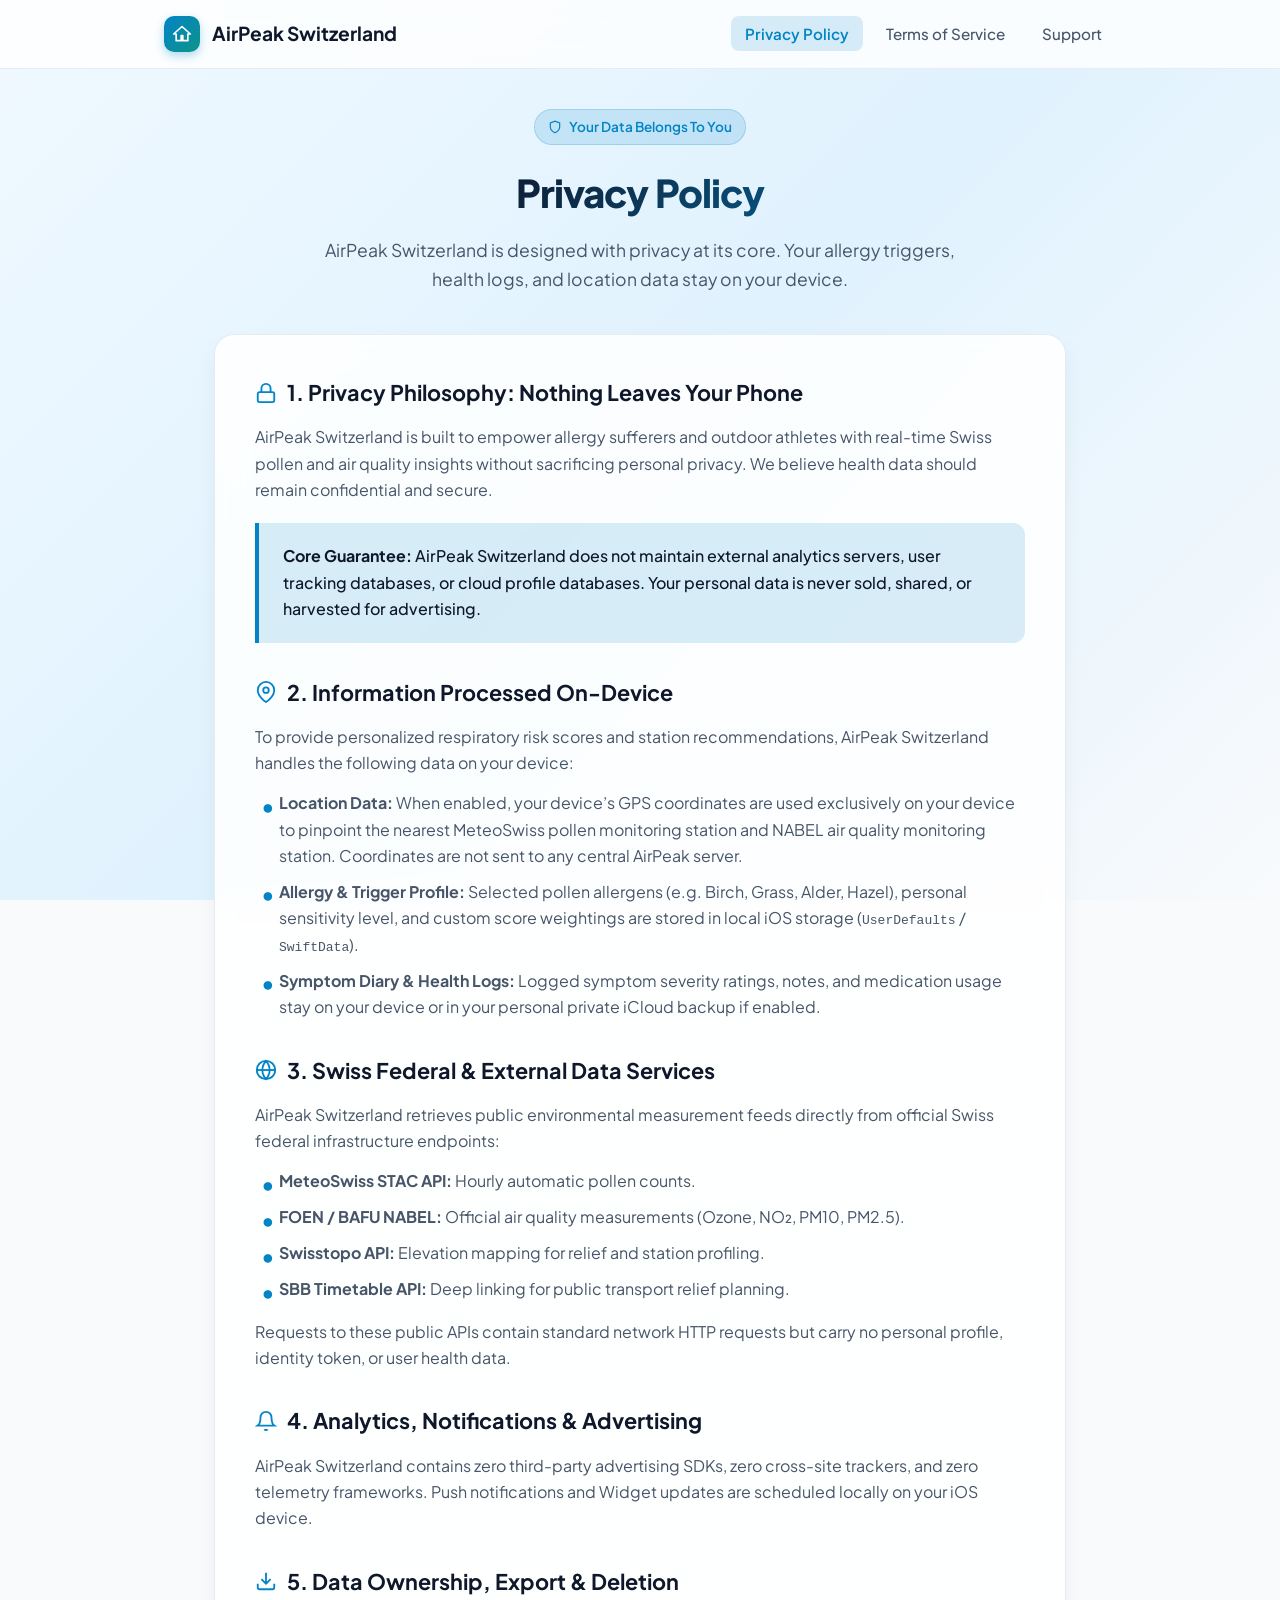
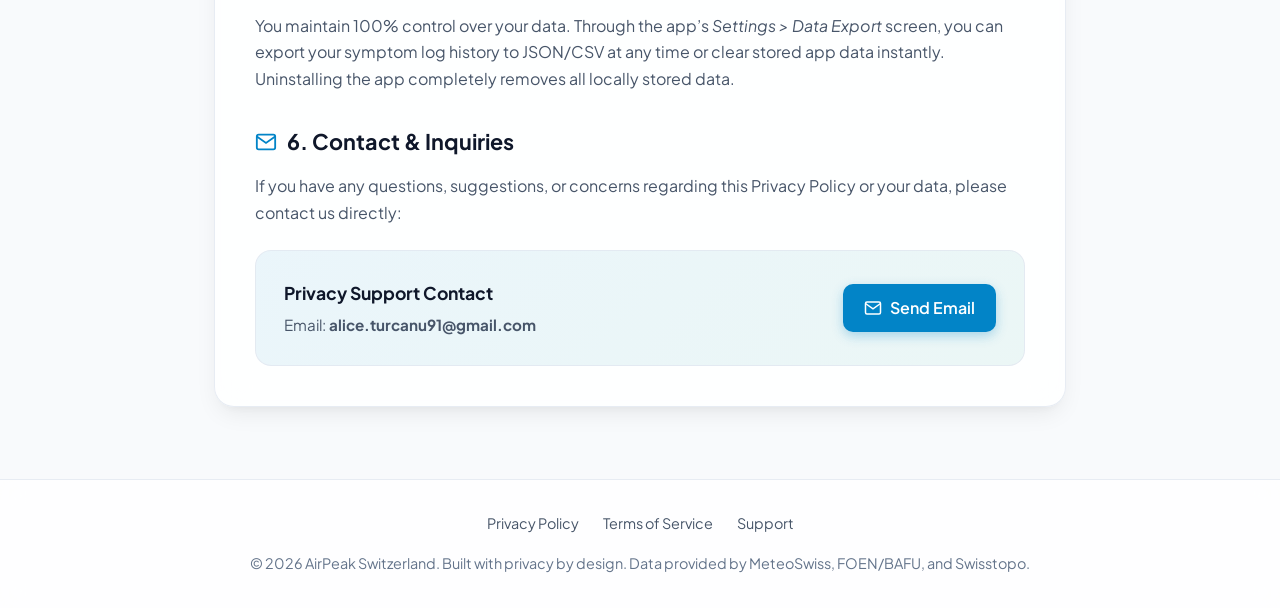
==== privacy.html @ 3ea510e7 "Add files via upload" ====
<!DOCTYPE html>
<html lang="en">
<head>
  <meta charset="UTF-8">
  <meta name="viewport" content="width=device-width, initial-scale=1.0">
  <title>Privacy Policy - AirPeak Switzerland</title>
  <meta name="description" content="Privacy Policy for AirPeak Switzerland. Discover how your health, allergy, and location data stay private and secure on your device.">
  <link rel="stylesheet" href="styles.css">
  <link rel="preconnect" href="https://fonts.googleapis.com">
  <link rel="preconnect" href="https://fonts.gstatic.com" crossorigin>
  <link href="https://fonts.googleapis.com/css2?family=Plus+Jakarta+Sans:wght@400;500;600;700;800&display=swap" rel="stylesheet">
</head>
<body>

  <header>
    <div class="nav-container">
      <a href="privacy.html" class="brand">
        <div class="brand-icon">
          <svg viewBox="0 0 24 24">
            <path d="M12 3L2 12h3v8h6v-6h2v6h6v-8h3L12 3z"/>
          </svg>
        </div>
        <span>AirPeak Switzerland</span>
      </a>
      <nav>
        <ul class="nav-links">
          <li><a href="privacy.html" class="active">Privacy Policy</a></li>
          <li><a href="terms.html">Terms of Service</a></li>
          <li><a href="support.html">Support</a></li>
        </ul>
      </nav>
    </div>
  </header>

  <main>
    <section class="hero-section">
      <div class="badge">
        <svg viewBox="0 0 24 24" fill="none" stroke="currentColor" stroke-width="2">
          <path d="M12 22s8-4 8-10V5l-8-3-8 3v7c0 6 8 10 8 10z"/>
        </svg>
        Your Data Belongs To You
      </div>
      <h1 class="hero-title">Privacy Policy</h1>
      <p class="hero-subtitle">AirPeak Switzerland is designed with privacy at its core. Your allergy triggers, health logs, and location data stay on your device.</p>
    </section>

    <div class="content-card">
      <div class="section-block">
        <h2>
          <svg viewBox="0 0 24 24" fill="none" stroke="currentColor" stroke-width="2">
            <rect x="3" y="11" width="18" height="11" rx="2" ry="2"/>
            <path d="M7 11V7a5 5 0 0 1 10 0v4"/>
          </svg>
          1. Privacy Philosophy: Nothing Leaves Your Phone
        </h2>
        <p>AirPeak Switzerland is built to empower allergy sufferers and outdoor athletes with real-time Swiss pollen and air quality insights without sacrificing personal privacy. We believe health data should remain confidential and secure.</p>
        <div class="highlight-box">
          <p><strong>Core Guarantee:</strong> AirPeak Switzerland does not maintain external analytics servers, user tracking databases, or cloud profile databases. Your personal data is never sold, shared, or harvested for advertising.</p>
        </div>
      </div>

      <div class="section-block">
        <h2>
          <svg viewBox="0 0 24 24" fill="none" stroke="currentColor" stroke-width="2">
            <path d="M21 10c0 7-9 13-9 13s-9-6-9-13a9 9 0 0 1 18 0z"/>
            <circle cx="12" cy="10" r="3"/>
          </svg>
          2. Information Processed On-Device
        </h2>
        <p>To provide personalized respiratory risk scores and station recommendations, AirPeak Switzerland handles the following data on your device:</p>
        <ul>
          <li><strong>Location Data:</strong> When enabled, your device’s GPS coordinates are used exclusively on your device to pinpoint the nearest MeteoSwiss pollen monitoring station and NABEL air quality monitoring station. Coordinates are not sent to any central AirPeak server.</li>
          <li><strong>Allergy & Trigger Profile:</strong> Selected pollen allergens (e.g. Birch, Grass, Alder, Hazel), personal sensitivity level, and custom score weightings are stored in local iOS storage (<code>UserDefaults</code> / <code>SwiftData</code>).</li>
          <li><strong>Symptom Diary & Health Logs:</strong> Logged symptom severity ratings, notes, and medication usage stay on your device or in your personal private iCloud backup if enabled.</li>
        </ul>
      </div>

      <div class="section-block">
        <h2>
          <svg viewBox="0 0 24 24" fill="none" stroke="currentColor" stroke-width="2">
            <circle cx="12" cy="12" r="10"/>
            <line x1="2" y1="12" x2="22" y2="12"/>
            <path d="M12 2a15.3 15.3 0 0 1 4 10 15.3 15.3 0 0 1-4 10 15.3 15.3 0 0 1-4-10 15.3 15.3 0 0 1 4-10z"/>
          </svg>
          3. Swiss Federal & External Data Services
        </h2>
        <p>AirPeak Switzerland retrieves public environmental measurement feeds directly from official Swiss federal infrastructure endpoints:</p>
        <ul>
          <li><strong>MeteoSwiss STAC API:</strong> Hourly automatic pollen counts.</li>
          <li><strong>FOEN / BAFU NABEL:</strong> Official air quality measurements (Ozone, NO₂, PM10, PM2.5).</li>
          <li><strong>Swisstopo API:</strong> Elevation mapping for relief and station profiling.</li>
          <li><strong>SBB Timetable API:</strong> Deep linking for public transport relief planning.</li>
        </ul>
        <p>Requests to these public APIs contain standard network HTTP requests but carry no personal profile, identity token, or user health data.</p>
      </div>

      <div class="section-block">
        <h2>
          <svg viewBox="0 0 24 24" fill="none" stroke="currentColor" stroke-width="2">
            <path d="M18 8A6 6 0 0 0 6 8c0 7-3 9-3 9h18s-3-2-3-9"/>
            <path d="M13.73 21a2 2 0 0 1-3.46 0"/>
          </svg>
          4. Analytics, Notifications & Advertising
        </h2>
        <p>AirPeak Switzerland contains zero third-party advertising SDKs, zero cross-site trackers, and zero telemetry frameworks. Push notifications and Widget updates are scheduled locally on your iOS device.</p>
      </div>

      <div class="section-block">
        <h2>
          <svg viewBox="0 0 24 24" fill="none" stroke="currentColor" stroke-width="2">
            <path d="M21 15v4a2 2 0 0 1-2 2H5a2 2 0 0 1-2-2v-4"/>
            <polyline points="7 10 12 15 17 10"/>
            <line x1="12" y1="15" x2="12" y2="3"/>
          </svg>
          5. Data Ownership, Export & Deletion
        </h2>
        <p>You maintain 100% control over your data. Through the app’s <em>Settings &gt; Data Export</em> screen, you can export your symptom log history to JSON/CSV at any time or clear stored app data instantly. Uninstalling the app completely removes all locally stored data.</p>
      </div>

      <div class="section-block">
        <h2>
          <svg viewBox="0 0 24 24" fill="none" stroke="currentColor" stroke-width="2">
            <path d="M4 4h16c1.1 0 2 .9 2 2v12c0 1.1-.9 2-2 2H4c-1.1 0-2-.9-2-2V6c0-1.1.9-2 2-2z"/>
            <polyline points="22,6 12,13 2,6"/>
          </svg>
          6. Contact & Inquiries
        </h2>
        <p>If you have any questions, suggestions, or concerns regarding this Privacy Policy or your data, please contact us directly:</p>

        <div class="contact-card">
          <div class="contact-info">
            <h3>Privacy Support Contact</h3>
            <p>Email: <strong>alice.turcanu91@gmail.com</strong></p>
          </div>
          <a href="mailto:alice.turcanu91@gmail.com?subject=AirPeak%20Switzerland%20Privacy%20Inquiry" class="contact-btn">
            <svg viewBox="0 0 24 24">
              <path d="M4 4h16c1.1 0 2 .9 2 2v12c0 1.1-.9 2-2 2H4c-1.1 0-2-.9-2-2V6c0-1.1.9-2 2-2z"/>
              <polyline points="22,6 12,13 2,6"/>
            </svg>
            Send Email
          </a>
        </div>
      </div>
    </div>
  </main>

  <footer>
    <div class="footer-container">
      <div class="footer-links">
        <a href="privacy.html">Privacy Policy</a>
        <a href="terms.html">Terms of Service</a>
        <a href="support.html">Support</a>
      </div>
      <p>&copy; 2026 AirPeak Switzerland. Built with privacy by design. Data provided by MeteoSwiss, FOEN/BAFU, and Swisstopo.</p>
    </div>
  </footer>

</body>
</html>
---- styles.css ----
/* AirPeak Switzerland - Web Document Styles */

:root {
  --font-family: 'Plus Jakarta Sans', -apple-system, BlinkMacSystemFont, 'Segoe UI', Roboto, Helvetica, Arial, sans-serif;
  
  /* Color Palette - Light Mode */
  --bg-color: #f8fafc;
  --bg-gradient: linear-gradient(135deg, #f0f9ff 0%, #e0f2fe 50%, #f8fafc 100%);
  --card-bg: rgba(255, 255, 255, 0.85);
  --card-border: rgba(226, 232, 240, 0.8);
  --text-main: #0f172a;
  --text-muted: #475569;
  --text-subtle: #64748b;
  
  /* Accents */
  --primary: #0284c7;
  --primary-hover: #0369a1;
  --primary-glow: rgba(2, 132, 199, 0.15);
  --accent-teal: #0d9488;
  --accent-green: #10b981;
  --header-bg: rgba(255, 255, 255, 0.8);

  /* Shadows */
  --shadow-sm: 0 1px 2px 0 rgba(0, 0, 0, 0.05);
  --shadow-md: 0 4px 6px -1px rgba(0, 0, 0, 0.07), 0 2px 4px -2px rgba(0, 0, 0, 0.05);
  --shadow-lg: 0 10px 25px -5px rgba(0, 0, 0, 0.08), 0 8px 10px -6px rgba(0, 0, 0, 0.04);
}

@media (prefers-color-scheme: dark) {
  :root {
    --bg-color: #0b1329;
    --bg-gradient: linear-gradient(135deg, #0b1329 0%, #0f172a 60%, #1e293b 100%);
    --card-bg: rgba(30, 41, 59, 0.75);
    --card-border: rgba(51, 65, 85, 0.7);
    --text-main: #f8fafc;
    --text-muted: #cbd5e1;
    --text-subtle: #94a3b8;
    
    --primary: #38bdf8;
    --primary-hover: #7dd3fc;
    --primary-glow: rgba(56, 189, 248, 0.15);
    --accent-teal: #2dd4bf;
    --accent-green: #34d399;
    --header-bg: rgba(15, 23, 42, 0.8);

    --shadow-sm: 0 1px 2px 0 rgba(0, 0, 0, 0.3);
    --shadow-md: 0 4px 6px -1px rgba(0, 0, 0, 0.4);
    --shadow-lg: 0 10px 25px -5px rgba(0, 0, 0, 0.5);
  }
}

* {
  box-sizing: border-box;
  margin: 0;
  padding: 0;
}

body {
  font-family: var(--font-family);
  background: var(--bg-color);
  background-image: var(--bg-gradient);
  background-attachment: fixed;
  color: var(--text-main);
  line-height: 1.65;
  min-height: 100vh;
  display: flex;
  flex-direction: column;
}

/* Header & Nav */
header {
  position: sticky;
  top: 0;
  z-index: 100;
  backdrop-filter: blur(12px);
  -webkit-backdrop-filter: blur(12px);
  background-color: var(--header-bg);
  border-bottom: 1px solid var(--card-border);
  transition: all 0.3s ease;
}

.nav-container {
  max-width: 1000px;
  margin: 0 auto;
  padding: 1rem 1.5rem;
  display: flex;
  justify-content: space-between;
  align-items: center;
}

.brand {
  display: flex;
  align-items: center;
  gap: 0.75rem;
  text-decoration: none;
  color: var(--text-main);
  font-weight: 700;
  font-size: 1.2rem;
}

.brand-icon {
  width: 36px;
  height: 36px;
  background: linear-gradient(135deg, #0284c7, #0d9488);
  border-radius: 10px;
  display: flex;
  align-items: center;
  justify-content: center;
  color: white;
  box-shadow: 0 4px 10px rgba(2, 132, 199, 0.3);
}

.brand-icon svg {
  width: 20px;
  height: 20px;
  fill: none;
  stroke: currentColor;
  stroke-width: 2;
  stroke-linecap: round;
  stroke-linejoin: round;
}

.nav-links {
  display: flex;
  gap: 0.5rem;
  list-style: none;
}

.nav-links a {
  text-decoration: none;
  color: var(--text-muted);
  font-weight: 500;
  font-size: 0.95rem;
  padding: 0.5rem 0.9rem;
  border-radius: 8px;
  transition: all 0.2s ease;
}

.nav-links a:hover {
  color: var(--primary);
  background: var(--primary-glow);
}

.nav-links a.active {
  color: var(--primary);
  background: var(--primary-glow);
  font-weight: 600;
}

/* Container */
main {
  flex: 1;
  max-width: 900px;
  width: 100%;
  margin: 2.5rem auto;
  padding: 0 1.5rem;
}

/* Page Header */
.hero-section {
  text-align: center;
  margin-bottom: 2.5rem;
  animation: fadeIn 0.6s ease-out;
}

.badge {
  display: inline-flex;
  align-items: center;
  gap: 0.4rem;
  padding: 0.35rem 0.85rem;
  background: var(--primary-glow);
  color: var(--primary);
  border-radius: 50px;
  font-size: 0.85rem;
  font-weight: 600;
  margin-bottom: 1rem;
  border: 1px solid rgba(2, 132, 199, 0.2);
}

.badge svg {
  width: 14px;
  height: 14px;
}

.hero-title {
  font-size: 2.4rem;
  font-weight: 800;
  letter-spacing: -0.025em;
  margin-bottom: 0.75rem;
  background: linear-gradient(135deg, var(--text-main) 30%, var(--primary));
  -webkit-background-clip: text;
  -webkit-text-fill-color: transparent;
}

.hero-subtitle {
  color: var(--text-muted);
  font-size: 1.1rem;
  max-width: 650px;
  margin: 0 auto;
}

/* Card Content */
.content-card {
  background: var(--card-bg);
  backdrop-filter: blur(16px);
  -webkit-backdrop-filter: blur(16px);
  border: 1px solid var(--card-border);
  border-radius: 20px;
  padding: 2.5rem;
  box-shadow: var(--shadow-lg);
  margin-bottom: 2rem;
  animation: slideUp 0.6s ease-out;
}

.section-block {
  margin-bottom: 2rem;
}

.section-block:last-child {
  margin-bottom: 0;
}

.section-block h2 {
  font-size: 1.35rem;
  font-weight: 700;
  color: var(--text-main);
  margin-bottom: 0.85rem;
  display: flex;
  align-items: center;
  gap: 0.6rem;
}

.section-block h2 svg {
  width: 22px;
  height: 22px;
  color: var(--primary);
  flex-shrink: 0;
}

.section-block p {
  color: var(--text-muted);
  font-size: 1rem;
  margin-bottom: 0.85rem;
}

.section-block p:last-child {
  margin-bottom: 0;
}

.section-block ul {
  list-style-type: none;
  margin: 0.75rem 0 1rem 0;
}

.section-block li {
  color: var(--text-muted);
  position: relative;
  padding-left: 1.5rem;
  margin-bottom: 0.6rem;
}

.section-block li::before {
  content: "•";
  color: var(--primary);
  font-weight: bold;
  font-size: 1.3rem;
  position: absolute;
  left: 0.4rem;
  top: -0.1rem;
}

/* Highlights Box */
.highlight-box {
  background: var(--primary-glow);
  border-left: 4px solid var(--primary);
  padding: 1.25rem 1.5rem;
  border-radius: 0 12px 12px 0;
  margin: 1.25rem 0;
}

.highlight-box p {
  color: var(--text-main);
  font-weight: 500;
  margin: 0;
}

/* Contact Card */
.contact-card {
  background: linear-gradient(135deg, rgba(2, 132, 199, 0.08) 0%, rgba(13, 148, 136, 0.08) 100%);
  border: 1px solid var(--card-border);
  border-radius: 16px;
  padding: 1.75rem;
  display: flex;
  align-items: center;
  justify-content: space-between;
  gap: 1.5rem;
  flex-wrap: wrap;
  margin-top: 1.5rem;
}

.contact-info h3 {
  font-size: 1.1rem;
  font-weight: 700;
  margin-bottom: 0.25rem;
}

.contact-info p {
  font-size: 0.95rem;
  color: var(--text-muted);
  margin: 0;
}

.contact-btn {
  display: inline-flex;
  align-items: center;
  gap: 0.5rem;
  background: var(--primary);
  color: white !important;
  font-weight: 600;
  padding: 0.7rem 1.3rem;
  border-radius: 10px;
  text-decoration: none;
  transition: all 0.2s ease;
  box-shadow: 0 4px 12px rgba(2, 132, 199, 0.3);
}

.contact-btn:hover {
  background: var(--primary-hover);
  transform: translateY(-1px);
  box-shadow: 0 6px 16px rgba(2, 132, 199, 0.4);
}

.contact-btn svg {
  width: 18px;
  height: 18px;
  fill: none;
  stroke: currentColor;
  stroke-width: 2;
}

/* FAQ Accordion */
.faq-grid {
  display: grid;
  gap: 1.25rem;
  margin-top: 1.5rem;
}

.faq-item {
  background: var(--card-bg);
  border: 1px solid var(--card-border);
  border-radius: 14px;
  padding: 1.35rem 1.6rem;
  transition: all 0.2s ease;
}

.faq-item:hover {
  border-color: var(--primary);
  box-shadow: var(--shadow-md);
}

.faq-question {
  font-size: 1.1rem;
  font-weight: 700;
  color: var(--text-main);
  margin-bottom: 0.5rem;
  display: flex;
  align-items: center;
  gap: 0.5rem;
}

.faq-question svg {
  width: 18px;
  height: 18px;
  color: var(--primary);
  flex-shrink: 0;
}

.faq-answer {
  color: var(--text-muted);
  font-size: 0.98rem;
  line-height: 1.6;
}

/* Footer */
footer {
  border-top: 1px solid var(--card-border);
  background-color: var(--header-bg);
  padding: 2rem 1.5rem;
  text-align: center;
  color: var(--text-subtle);
  font-size: 0.9rem;
  backdrop-filter: blur(12px);
  -webkit-backdrop-filter: blur(12px);
}

.footer-container {
  max-width: 1000px;
  margin: 0 auto;
  display: flex;
  flex-direction: column;
  align-items: center;
  gap: 1rem;
}

.footer-links {
  display: flex;
  gap: 1.5rem;
}

.footer-links a {
  color: var(--text-muted);
  text-decoration: none;
  transition: color 0.2s ease;
}

.footer-links a:hover {
  color: var(--primary);
}

/* Animations */
@keyframes fadeIn {
  from { opacity: 0; transform: translateY(-10px); }
  to { opacity: 1; transform: translateY(0); }
}

@keyframes slideUp {
  from { opacity: 0; transform: translateY(15px); }
  to { opacity: 1; transform: translateY(0); }
}

@media (max-width: 640px) {
  .nav-container {
    flex-direction: column;
    gap: 1rem;
  }
  .hero-title {
    font-size: 1.8rem;
  }
  .content-card {
    padding: 1.5rem;
  }
  .contact-card {
    flex-direction: column;
    align-items: flex-start;
  }
}
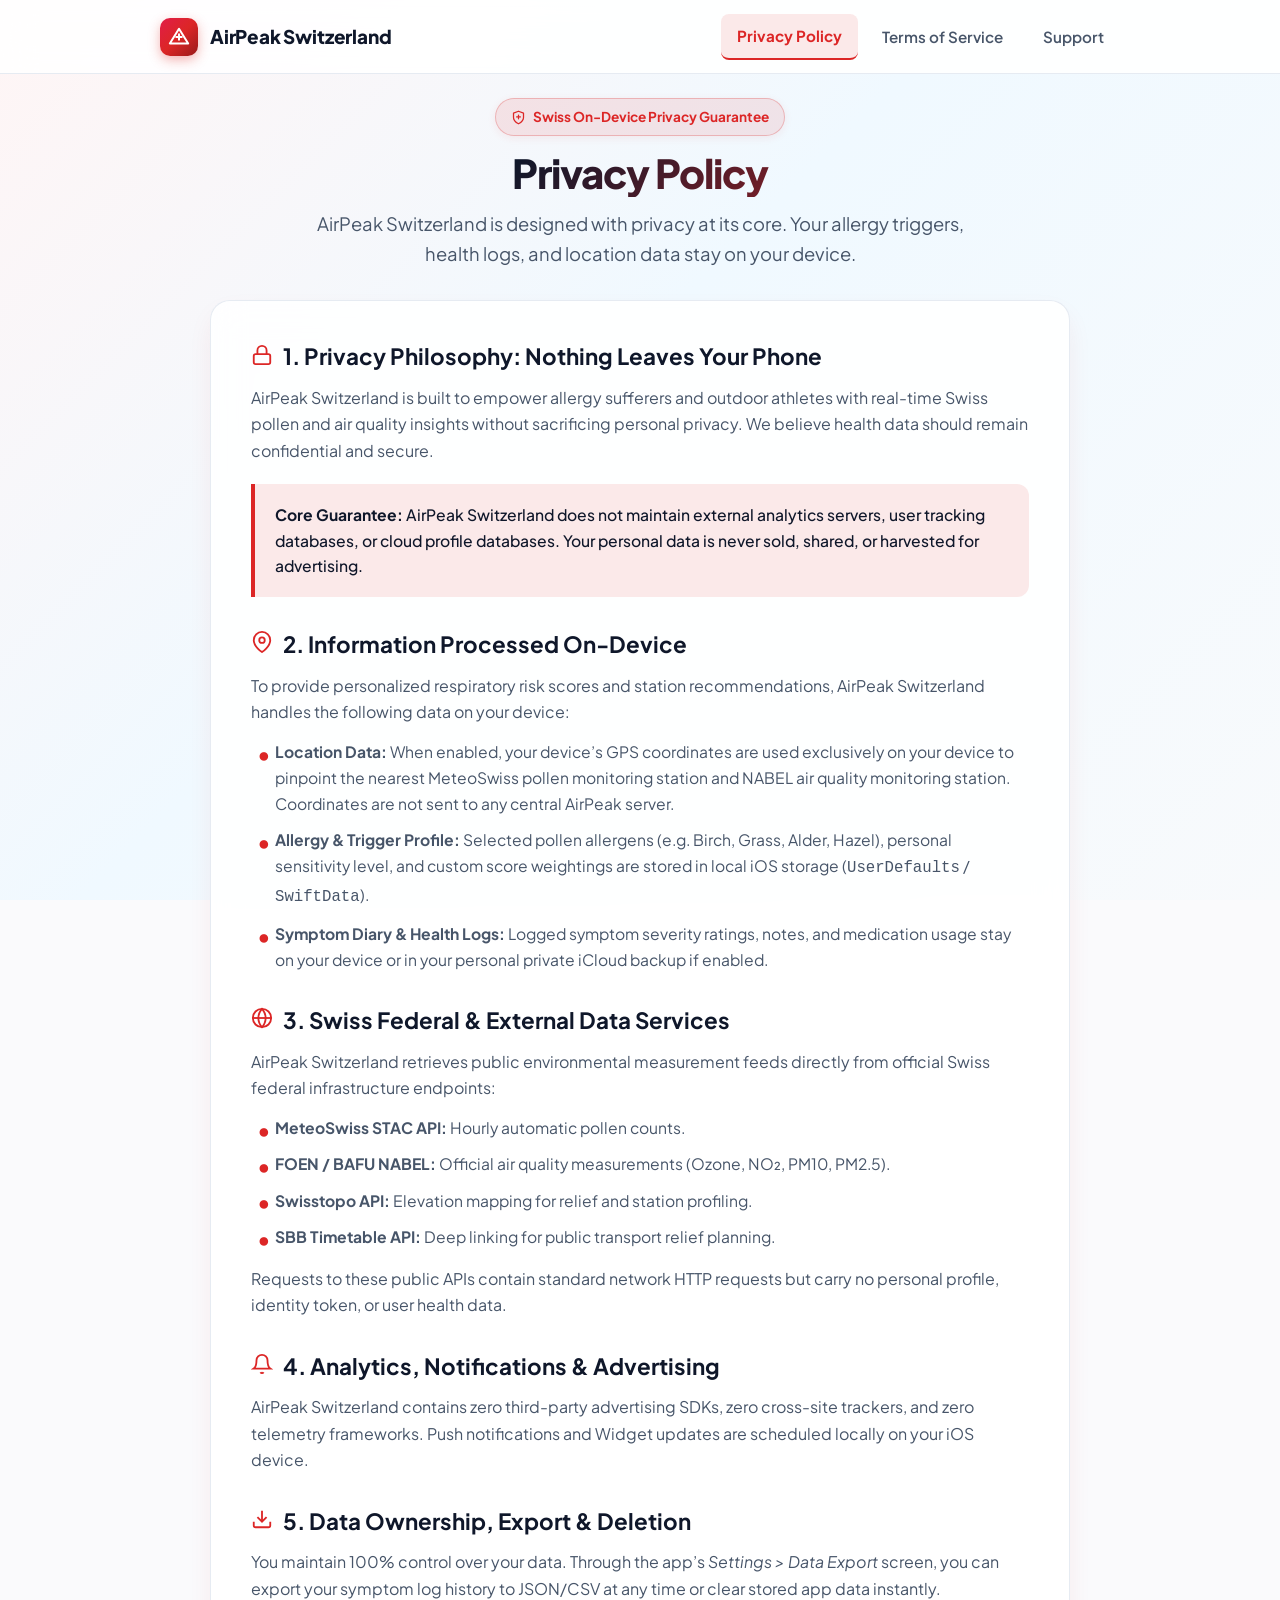
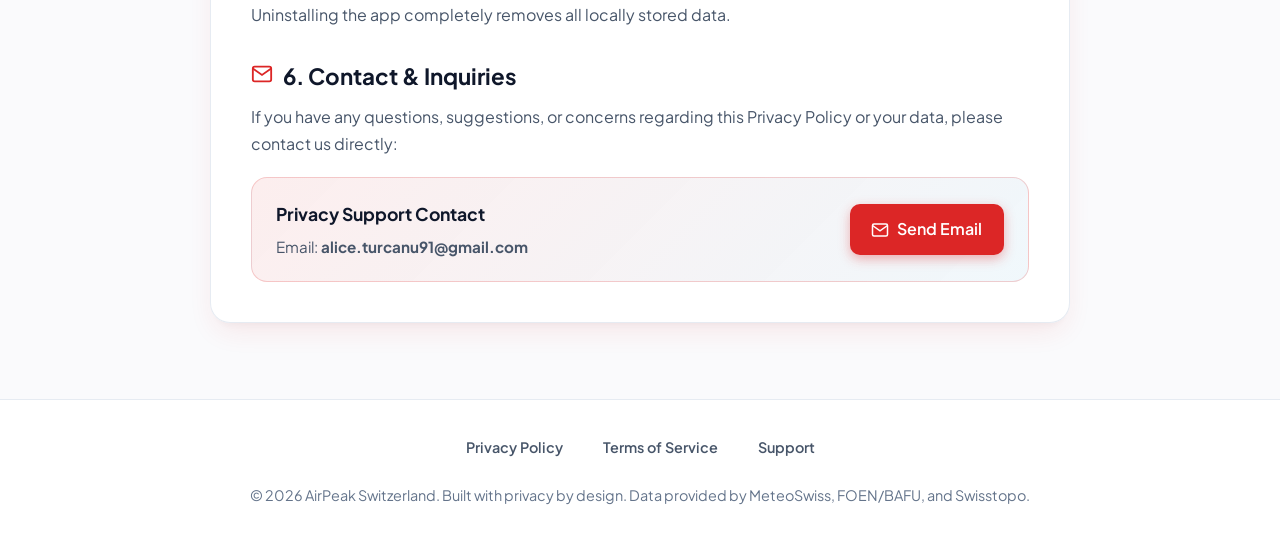
==== commit 99753055: "Update legal HTMLs and terms/privacy/support" ====
--- a/privacy.html
+++ b/privacy.html
@@ -14,16 +14,24 @@
 
   <header>
     <div class="nav-container">
-      <a href="privacy.html" class="brand">
+      <a href="index.html" class="brand">
         <div class="brand-icon">
-          <svg viewBox="0 0 24 24">
-            <path d="M12 3L2 12h3v8h6v-6h2v6h6v-8h3L12 3z"/>
+          <svg viewBox="0 0 24 24" fill="none" stroke="white" stroke-width="2.2" stroke-linecap="round" stroke-linejoin="round">
+            <path d="M12 3L2 19h20L12 3z"/>
+            <path d="M12 9v6M9 12h6"/>
           </svg>
         </div>
         <span>AirPeak Switzerland</span>
       </a>
+      <button class="mobile-toggle" id="mobile-toggle" aria-label="Toggle navigation menu">
+        <svg viewBox="0 0 24 24">
+          <line x1="3" y1="12" x2="21" y2="12"/>
+          <line x1="3" y1="6" x2="21" y2="6"/>
+          <line x1="3" y1="18" x2="21" y2="18"/>
+        </svg>
+      </button>
       <nav>
-        <ul class="nav-links">
+        <ul class="nav-links" id="nav-links">
           <li><a href="privacy.html" class="active">Privacy Policy</a></li>
           <li><a href="terms.html">Terms of Service</a></li>
           <li><a href="support.html">Support</a></li>
@@ -35,10 +43,11 @@
   <main>
     <section class="hero-section">
       <div class="badge">
-        <svg viewBox="0 0 24 24" fill="none" stroke="currentColor" stroke-width="2">
+        <svg viewBox="0 0 24 24" fill="none" stroke="currentColor" stroke-width="2" stroke-linecap="round" stroke-linejoin="round">
           <path d="M12 22s8-4 8-10V5l-8-3-8 3v7c0 6 8 10 8 10z"/>
+          <path d="M12 8v6M9 11h6"/>
         </svg>
-        Your Data Belongs To You
+        Swiss On-Device Privacy Guarantee
       </div>
       <h1 class="hero-title">Privacy Policy</h1>
       <p class="hero-subtitle">AirPeak Switzerland is designed with privacy at its core. Your allergy triggers, health logs, and location data stay on your device.</p>
@@ -155,5 +164,14 @@
     </div>
   </footer>
 
+  <script>
+    const toggleBtn = document.getElementById('mobile-toggle');
+    const navLinks = document.getElementById('nav-links');
+    if (toggleBtn && navLinks) {
+      toggleBtn.addEventListener('click', () => {
+        navLinks.classList.toggle('open');
+      });
+    }
+  </script>
 </body>
 </html>
--- a/styles.css
+++ b/styles.css
@@ -3,56 +3,72 @@
 :root {
   --font-family: 'Plus Jakarta Sans', -apple-system, BlinkMacSystemFont, 'Segoe UI', Roboto, Helvetica, Arial, sans-serif;
   
-  /* Color Palette - Light Mode */
-  --bg-color: #f8fafc;
-  --bg-gradient: linear-gradient(135deg, #f0f9ff 0%, #e0f2fe 50%, #f8fafc 100%);
-  --card-bg: rgba(255, 255, 255, 0.85);
-  --card-border: rgba(226, 232, 240, 0.8);
+  /* Swiss Color Palette - Light Mode */
+  --swiss-red: #dc2626;
+  --swiss-red-dark: #b91c1c;
+  --swiss-red-light: #ef4444;
+  --alpine-sky: #0284c7;
+
+  --bg-color: #fafafc;
+  --bg-gradient: linear-gradient(135deg, #fff5f5 0%, #f0f9ff 45%, #f8fafc 100%);
+  --card-bg: rgba(255, 255, 255, 0.88);
+  --card-border: rgba(226, 232, 240, 0.85);
   --text-main: #0f172a;
   --text-muted: #475569;
   --text-subtle: #64748b;
   
   /* Accents */
-  --primary: #0284c7;
-  --primary-hover: #0369a1;
-  --primary-glow: rgba(2, 132, 199, 0.15);
+  --primary: #dc2626;
+  --primary-hover: #b91c1c;
+  --primary-glow: rgba(220, 38, 38, 0.10);
   --accent-teal: #0d9488;
-  --accent-green: #10b981;
-  --header-bg: rgba(255, 255, 255, 0.8);
+  --accent-blue: #0284c7;
+  --header-bg: rgba(255, 255, 255, 0.90);
 
   /* Shadows */
-  --shadow-sm: 0 1px 2px 0 rgba(0, 0, 0, 0.05);
-  --shadow-md: 0 4px 6px -1px rgba(0, 0, 0, 0.07), 0 2px 4px -2px rgba(0, 0, 0, 0.05);
-  --shadow-lg: 0 10px 25px -5px rgba(0, 0, 0, 0.08), 0 8px 10px -6px rgba(0, 0, 0, 0.04);
+  --shadow-sm: 0 1px 3px 0 rgba(220, 38, 38, 0.04), 0 1px 2px -1px rgba(0, 0, 0, 0.05);
+  --shadow-md: 0 4px 12px -2px rgba(220, 38, 38, 0.08), 0 2px 4px -2px rgba(0, 0, 0, 0.05);
+  --shadow-lg: 0 12px 28px -6px rgba(220, 38, 38, 0.10), 0 8px 10px -6px rgba(0, 0, 0, 0.04);
 }
 
 @media (prefers-color-scheme: dark) {
   :root {
-    --bg-color: #0b1329;
-    --bg-gradient: linear-gradient(135deg, #0b1329 0%, #0f172a 60%, #1e293b 100%);
-    --card-bg: rgba(30, 41, 59, 0.75);
-    --card-border: rgba(51, 65, 85, 0.7);
+    --swiss-red: #ef4444;
+    --swiss-red-dark: #dc2626;
+    --swiss-red-light: #f87171;
+    --alpine-sky: #38bdf8;
+
+    --bg-color: #0d1117;
+    --bg-gradient: linear-gradient(135deg, #180b0e 0%, #0f172a 55%, #1e1b2e 100%);
+    --card-bg: rgba(30, 41, 59, 0.82);
+    --card-border: rgba(51, 65, 85, 0.75);
     --text-main: #f8fafc;
     --text-muted: #cbd5e1;
     --text-subtle: #94a3b8;
     
-    --primary: #38bdf8;
-    --primary-hover: #7dd3fc;
-    --primary-glow: rgba(56, 189, 248, 0.15);
+    --primary: #ef4444;
+    --primary-hover: #f87171;
+    --primary-glow: rgba(239, 68, 68, 0.16);
     --accent-teal: #2dd4bf;
-    --accent-green: #34d399;
-    --header-bg: rgba(15, 23, 42, 0.8);
-
-    --shadow-sm: 0 1px 2px 0 rgba(0, 0, 0, 0.3);
-    --shadow-md: 0 4px 6px -1px rgba(0, 0, 0, 0.4);
-    --shadow-lg: 0 10px 25px -5px rgba(0, 0, 0, 0.5);
-  }
-}
-
-* {
+    --accent-blue: #38bdf8;
+    --header-bg: rgba(15, 23, 42, 0.92);
+
+    --shadow-sm: 0 1px 3px 0 rgba(0, 0, 0, 0.4);
+    --shadow-md: 0 4px 12px -2px rgba(0, 0, 0, 0.5);
+    --shadow-lg: 0 12px 28px -6px rgba(0, 0, 0, 0.6);
+  }
+}
+
+*, *::before, *::after {
   box-sizing: border-box;
   margin: 0;
   padding: 0;
+}
+
+html {
+  font-size: 16px;
+  scroll-behavior: smooth;
+  -webkit-text-size-adjust: 100%;
 }
 
 body {
@@ -65,27 +81,30 @@
   min-height: 100vh;
   display: flex;
   flex-direction: column;
-}
-
-/* Header & Nav */
+  overflow-x: hidden;
+  word-break: break-word;
+  overflow-wrap: anywhere;
+}
+
+/* Header & Navigation */
 header {
   position: sticky;
   top: 0;
   z-index: 100;
-  backdrop-filter: blur(12px);
-  -webkit-backdrop-filter: blur(12px);
+  backdrop-filter: blur(16px);
+  -webkit-backdrop-filter: blur(16px);
   background-color: var(--header-bg);
   border-bottom: 1px solid var(--card-border);
-  transition: all 0.3s ease;
 }
 
 .nav-container {
   max-width: 1000px;
   margin: 0 auto;
-  padding: 1rem 1.5rem;
+  padding: 0.85rem 1.25rem;
   display: flex;
   justify-content: space-between;
   align-items: center;
+  position: relative;
 }
 
 .brand {
@@ -94,46 +113,74 @@
   gap: 0.75rem;
   text-decoration: none;
   color: var(--text-main);
-  font-weight: 700;
-  font-size: 1.2rem;
+  font-weight: 800;
+  font-size: 1.18rem;
+  min-height: 44px;
+  letter-spacing: -0.01em;
 }
 
 .brand-icon {
-  width: 36px;
-  height: 36px;
-  background: linear-gradient(135deg, #0284c7, #0d9488);
+  width: 38px;
+  height: 38px;
+  background: linear-gradient(135deg, #e11d48 0%, #dc2626 50%, #991b1b 100%);
   border-radius: 10px;
   display: flex;
   align-items: center;
   justify-content: center;
   color: white;
-  box-shadow: 0 4px 10px rgba(2, 132, 199, 0.3);
+  box-shadow: 0 4px 12px rgba(220, 38, 38, 0.35);
+  flex-shrink: 0;
 }
 
 .brand-icon svg {
-  width: 20px;
-  height: 20px;
+  width: 22px;
+  height: 22px;
+}
+
+/* Mobile Menu Toggle Button */
+.mobile-toggle {
+  display: none;
+  background: transparent;
+  border: 1px solid var(--card-border);
+  border-radius: 8px;
+  padding: 0.5rem;
+  color: var(--text-main);
+  cursor: pointer;
+  min-width: 44px;
+  min-height: 44px;
+  align-items: center;
+  justify-content: center;
+}
+
+.mobile-toggle svg {
+  width: 24px;
+  height: 24px;
+  stroke: currentColor;
   fill: none;
-  stroke: currentColor;
   stroke-width: 2;
   stroke-linecap: round;
   stroke-linejoin: round;
 }
 
+/* Nav links list */
 .nav-links {
   display: flex;
   gap: 0.5rem;
   list-style: none;
+  align-items: center;
 }
 
 .nav-links a {
   text-decoration: none;
   color: var(--text-muted);
-  font-weight: 500;
+  font-weight: 600;
   font-size: 0.95rem;
-  padding: 0.5rem 0.9rem;
+  padding: 0.6rem 1rem;
   border-radius: 8px;
   transition: all 0.2s ease;
+  display: inline-flex;
+  align-items: center;
+  min-height: 44px;
 }
 
 .nav-links a:hover {
@@ -144,59 +191,64 @@
 .nav-links a.active {
   color: var(--primary);
   background: var(--primary-glow);
-  font-weight: 600;
-}
-
-/* Container */
+  font-weight: 700;
+  border-bottom: 2px solid var(--primary);
+}
+
+/* Main Layout */
 main {
   flex: 1;
   max-width: 900px;
   width: 100%;
-  margin: 2.5rem auto;
-  padding: 0 1.5rem;
-}
-
-/* Page Header */
+  margin: 1.5rem auto 3rem auto;
+  padding: 0 1.25rem;
+}
+
+/* Page Hero Header */
 .hero-section {
   text-align: center;
-  margin-bottom: 2.5rem;
-  animation: fadeIn 0.6s ease-out;
+  margin-bottom: 2rem;
+  animation: fadeIn 0.5s ease-out;
 }
 
 .badge {
   display: inline-flex;
   align-items: center;
-  gap: 0.4rem;
-  padding: 0.35rem 0.85rem;
+  gap: 0.45rem;
+  padding: 0.4rem 0.95rem;
   background: var(--primary-glow);
   color: var(--primary);
   border-radius: 50px;
   font-size: 0.85rem;
-  font-weight: 600;
-  margin-bottom: 1rem;
-  border: 1px solid rgba(2, 132, 199, 0.2);
+  font-weight: 700;
+  margin-bottom: 0.85rem;
+  border: 1px solid rgba(220, 38, 38, 0.25);
+  box-shadow: 0 2px 8px rgba(220, 38, 38, 0.08);
 }
 
 .badge svg {
-  width: 14px;
-  height: 14px;
+  width: 15px;
+  height: 15px;
+  flex-shrink: 0;
 }
 
 .hero-title {
-  font-size: 2.4rem;
+  font-size: clamp(1.75rem, 5vw, 2.5rem);
   font-weight: 800;
   letter-spacing: -0.025em;
+  line-height: 1.2;
   margin-bottom: 0.75rem;
-  background: linear-gradient(135deg, var(--text-main) 30%, var(--primary));
+  background: linear-gradient(135deg, var(--text-main) 35%, var(--swiss-red) 100%);
   -webkit-background-clip: text;
   -webkit-text-fill-color: transparent;
 }
 
 .hero-subtitle {
   color: var(--text-muted);
-  font-size: 1.1rem;
+  font-size: clamp(0.98rem, 2.5vw, 1.15rem);
   max-width: 650px;
   margin: 0 auto;
+  line-height: 1.6;
 }
 
 /* Card Content */
@@ -206,10 +258,10 @@
   -webkit-backdrop-filter: blur(16px);
   border: 1px solid var(--card-border);
   border-radius: 20px;
-  padding: 2.5rem;
+  padding: clamp(1.25rem, 4vw, 2.5rem);
   box-shadow: var(--shadow-lg);
-  margin-bottom: 2rem;
-  animation: slideUp 0.6s ease-out;
+  margin-bottom: 1.75rem;
+  animation: slideUp 0.5s ease-out;
 }
 
 .section-block {
@@ -221,13 +273,14 @@
 }
 
 .section-block h2 {
-  font-size: 1.35rem;
+  font-size: clamp(1.15rem, 3.5vw, 1.4rem);
   font-weight: 700;
   color: var(--text-main);
   margin-bottom: 0.85rem;
   display: flex;
-  align-items: center;
+  align-items: flex-start;
   gap: 0.6rem;
+  line-height: 1.35;
 }
 
 .section-block h2 svg {
@@ -235,6 +288,7 @@
   height: 22px;
   color: var(--primary);
   flex-shrink: 0;
+  margin-top: 0.15rem;
 }
 
 .section-block p {
@@ -256,7 +310,8 @@
   color: var(--text-muted);
   position: relative;
   padding-left: 1.5rem;
-  margin-bottom: 0.6rem;
+  margin-bottom: 0.65rem;
+  font-size: 0.98rem;
 }
 
 .section-block li::before {
@@ -266,14 +321,14 @@
   font-size: 1.3rem;
   position: absolute;
   left: 0.4rem;
-  top: -0.1rem;
+  top: -0.15rem;
 }
 
 /* Highlights Box */
 .highlight-box {
   background: var(--primary-glow);
   border-left: 4px solid var(--primary);
-  padding: 1.25rem 1.5rem;
+  padding: 1.1rem 1.25rem;
   border-radius: 0 12px 12px 0;
   margin: 1.25rem 0;
 }
@@ -282,26 +337,113 @@
   color: var(--text-main);
   font-weight: 500;
   margin: 0;
+  font-size: 0.98rem;
+}
+
+/* Cards Grid for Index Landing Page */
+.cards-grid {
+  display: grid;
+  grid-template-columns: repeat(auto-fit, minmax(260px, 1fr));
+  gap: 1.25rem;
+  margin-top: 1.5rem;
+}
+
+.nav-card {
+  background: var(--card-bg);
+  border: 1px solid var(--card-border);
+  border-radius: 16px;
+  padding: 1.5rem;
+  text-decoration: none;
+  color: var(--text-main);
+  transition: all 0.2s ease;
+  display: flex;
+  flex-direction: column;
+  box-shadow: var(--shadow-sm);
+}
+
+.nav-card:hover {
+  transform: translateY(-3px);
+  border-color: var(--primary);
+  box-shadow: var(--shadow-md);
+}
+
+.nav-card-icon {
+  width: 46px;
+  height: 46px;
+  background: var(--primary-glow);
+  color: var(--primary);
+  border-radius: 12px;
+  display: flex;
+  align-items: center;
+  justify-content: center;
+  margin-bottom: 1rem;
+}
+
+.nav-card-icon svg {
+  width: 24px;
+  height: 24px;
+  stroke: currentColor;
+  fill: none;
+  stroke-width: 2;
+}
+
+.nav-card h3 {
+  font-size: 1.2rem;
+  font-weight: 700;
+  margin-bottom: 0.5rem;
+}
+
+.nav-card p {
+  color: var(--text-muted);
+  font-size: 0.93rem;
+  flex: 1;
+}
+
+.nav-card-link {
+  display: inline-flex;
+  align-items: center;
+  gap: 0.35rem;
+  color: var(--primary);
+  font-weight: 700;
+  font-size: 0.9rem;
+  margin-top: 1rem;
+}
+
+.nav-card-link svg {
+  width: 16px;
+  height: 16px;
+  fill: none;
+  stroke: currentColor;
+  stroke-width: 2;
+  transition: transform 0.2s ease;
+}
+
+.nav-card:hover .nav-card-link svg {
+  transform: translateX(4px);
 }
 
 /* Contact Card */
 .contact-card {
-  background: linear-gradient(135deg, rgba(2, 132, 199, 0.08) 0%, rgba(13, 148, 136, 0.08) 100%);
-  border: 1px solid var(--card-border);
+  background: linear-gradient(135deg, rgba(220, 38, 38, 0.08) 0%, rgba(2, 132, 199, 0.06) 100%);
+  border: 1px solid rgba(220, 38, 38, 0.2);
   border-radius: 16px;
-  padding: 1.75rem;
+  padding: 1.35rem 1.5rem;
   display: flex;
   align-items: center;
   justify-content: space-between;
-  gap: 1.5rem;
-  flex-wrap: wrap;
-  margin-top: 1.5rem;
+  gap: 1.25rem;
+  margin-top: 1.25rem;
+}
+
+.contact-info {
+  flex: 1;
+  min-width: 200px;
 }
 
 .contact-info h3 {
   font-size: 1.1rem;
   font-weight: 700;
-  margin-bottom: 0.25rem;
+  margin-bottom: 0.35rem;
 }
 
 .contact-info p {
@@ -313,21 +455,24 @@
 .contact-btn {
   display: inline-flex;
   align-items: center;
+  justify-content: center;
   gap: 0.5rem;
-  background: var(--primary);
+  background: var(--swiss-red);
   color: white !important;
   font-weight: 600;
-  padding: 0.7rem 1.3rem;
+  padding: 0.75rem 1.35rem;
   border-radius: 10px;
   text-decoration: none;
   transition: all 0.2s ease;
-  box-shadow: 0 4px 12px rgba(2, 132, 199, 0.3);
+  box-shadow: 0 4px 12px rgba(220, 38, 38, 0.35);
+  min-height: 44px;
+  white-space: nowrap;
 }
 
 .contact-btn:hover {
-  background: var(--primary-hover);
+  background: var(--swiss-red-dark);
   transform: translateY(-1px);
-  box-shadow: 0 6px 16px rgba(2, 132, 199, 0.4);
+  box-shadow: 0 6px 16px rgba(220, 38, 38, 0.45);
 }
 
 .contact-btn svg {
@@ -336,20 +481,21 @@
   fill: none;
   stroke: currentColor;
   stroke-width: 2;
-}
-
-/* FAQ Accordion */
+  flex-shrink: 0;
+}
+
+/* FAQ Items */
 .faq-grid {
   display: grid;
-  gap: 1.25rem;
-  margin-top: 1.5rem;
+  gap: 1.1rem;
+  margin-top: 1.25rem;
 }
 
 .faq-item {
   background: var(--card-bg);
   border: 1px solid var(--card-border);
   border-radius: 14px;
-  padding: 1.35rem 1.6rem;
+  padding: 1.15rem 1.35rem;
   transition: all 0.2s ease;
 }
 
@@ -359,13 +505,14 @@
 }
 
 .faq-question {
-  font-size: 1.1rem;
+  font-size: 1.05rem;
   font-weight: 700;
   color: var(--text-main);
   margin-bottom: 0.5rem;
   display: flex;
-  align-items: center;
+  align-items: flex-start;
   gap: 0.5rem;
+  line-height: 1.35;
 }
 
 .faq-question svg {
@@ -373,11 +520,12 @@
   height: 18px;
   color: var(--primary);
   flex-shrink: 0;
+  margin-top: 0.15rem;
 }
 
 .faq-answer {
   color: var(--text-muted);
-  font-size: 0.98rem;
+  font-size: 0.96rem;
   line-height: 1.6;
 }
 
@@ -385,7 +533,7 @@
 footer {
   border-top: 1px solid var(--card-border);
   background-color: var(--header-bg);
-  padding: 2rem 1.5rem;
+  padding: 2rem 1.25rem;
   text-align: center;
   color: var(--text-subtle);
   font-size: 0.9rem;
@@ -399,18 +547,22 @@
   display: flex;
   flex-direction: column;
   align-items: center;
-  gap: 1rem;
+  gap: 1.25rem;
 }
 
 .footer-links {
   display: flex;
-  gap: 1.5rem;
+  flex-wrap: wrap;
+  justify-content: center;
+  gap: 1rem 1.5rem;
 }
 
 .footer-links a {
   color: var(--text-muted);
   text-decoration: none;
+  font-weight: 600;
   transition: color 0.2s ease;
+  padding: 0.25rem 0.5rem;
 }
 
 .footer-links a:hover {
@@ -419,28 +571,57 @@
 
 /* Animations */
 @keyframes fadeIn {
-  from { opacity: 0; transform: translateY(-10px); }
+  from { opacity: 0; transform: translateY(-8px); }
   to { opacity: 1; transform: translateY(0); }
 }
 
 @keyframes slideUp {
-  from { opacity: 0; transform: translateY(15px); }
+  from { opacity: 0; transform: translateY(12px); }
   to { opacity: 1; transform: translateY(0); }
 }
 
-@media (max-width: 640px) {
-  .nav-container {
+/* Mobile & Responsive Rules */
+@media (max-width: 768px) {
+  .mobile-toggle {
+    display: inline-flex;
+  }
+
+  .nav-links {
+    display: none;
+    position: absolute;
+    top: 100%;
+    left: 0;
+    right: 0;
+    background-color: var(--header-bg);
+    border-bottom: 1px solid var(--card-border);
     flex-direction: column;
-    gap: 1rem;
-  }
-  .hero-title {
-    font-size: 1.8rem;
-  }
-  .content-card {
-    padding: 1.5rem;
-  }
+    padding: 0.75rem 1.25rem;
+    gap: 0.5rem;
+    box-shadow: var(--shadow-lg);
+    backdrop-filter: blur(16px);
+    -webkit-backdrop-filter: blur(16px);
+  }
+
+  .nav-links.open {
+    display: flex;
+  }
+
+  .nav-links li {
+    width: 100%;
+  }
+
+  .nav-links a {
+    width: 100%;
+    padding: 0.75rem 1rem;
+  }
+
   .contact-card {
     flex-direction: column;
-    align-items: flex-start;
-  }
-}
+    align-items: stretch;
+    text-align: left;
+  }
+
+  .contact-btn {
+    width: 100%;
+  }
+}
